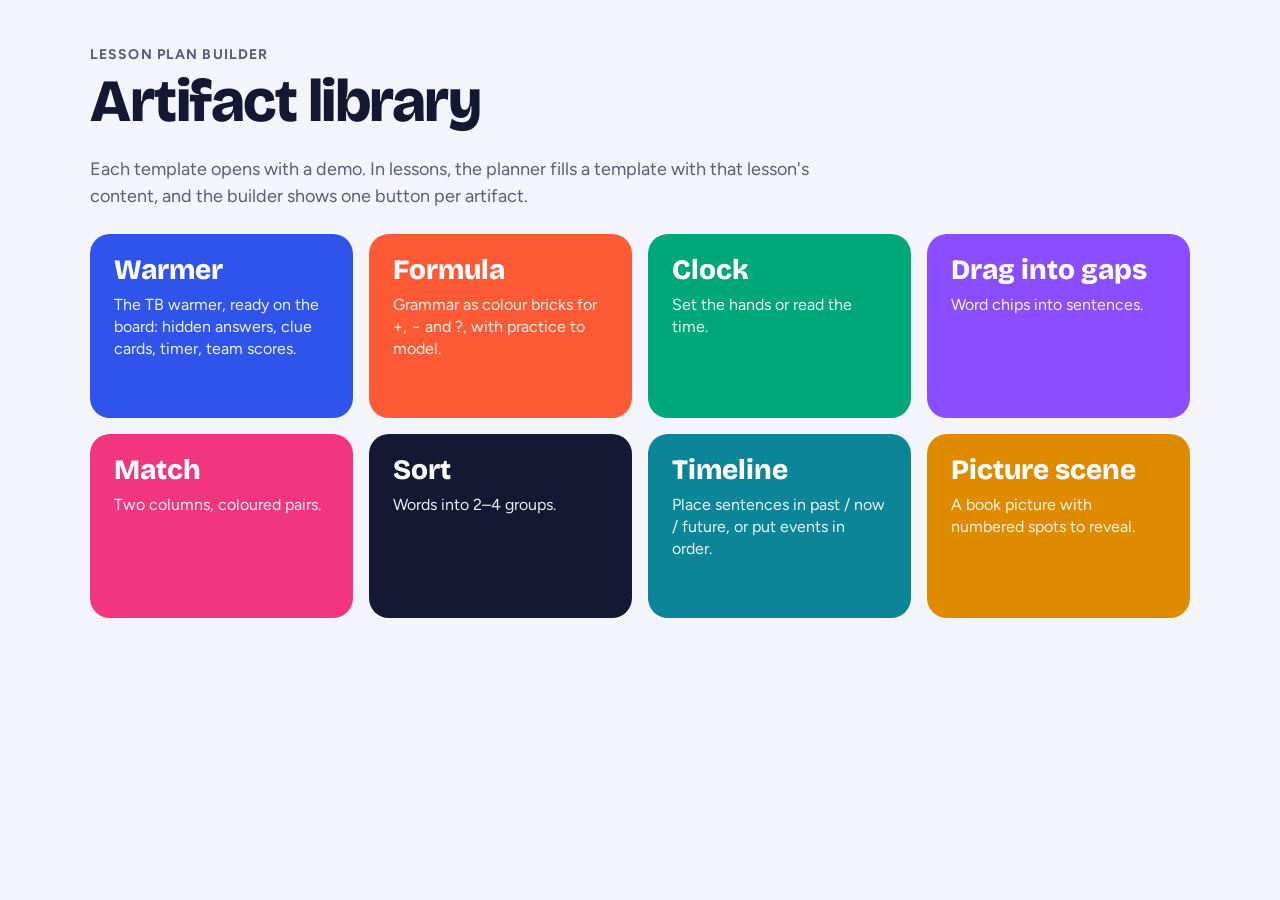
==== artifacts/index.html @ 82a3659c "Lesson artifacts: full library, builder buttons, planner skill - artifacts/: clock, drag, match, sor" ====
<!doctype html>
<html lang="en">
<head>
<meta charset="utf-8">
<meta name="viewport" content="width=device-width,initial-scale=1,viewport-fit=cover">
<title>Artifact Library</title>
<link rel="stylesheet" href="https://fonts.googleapis.com/css2?family=Bricolage+Grotesque:opsz,wght@12..96,800&family=Figtree:wght@500;700&display=swap">
<style>
/* The artifact library: every template, opened with its built-in demo. */
:root{color-scheme:light;--paper:#F3F5FA;--ink:#141833;--ink2:#565D7E}
body{margin:0;background:var(--paper);color:var(--ink);font-family:"Figtree","Segoe UI",system-ui,sans-serif;
  padding-left:max(16px,env(safe-area-inset-left,0px));padding-right:max(16px,env(safe-area-inset-right,0px));padding-block:44px}
main{max-width:1100px;margin:0 auto;display:flex;flex-direction:column;gap:24px}
small{font-weight:700;letter-spacing:.08em;text-transform:uppercase;color:var(--ink2);font-size:14px}
h1{font:800 clamp(36px,6vw,60px)/1.02 "Bricolage Grotesque","Figtree",system-ui,sans-serif;letter-spacing:-.025em;margin:8px 0 0}
p{font-size:18px;line-height:1.5;color:var(--ink2);margin:0;max-width:64ch}
.grid{display:grid;grid-template-columns:repeat(auto-fill,minmax(240px,1fr));gap:16px}
a{display:flex;flex-direction:column;gap:8px;text-decoration:none;color:#fff;background:var(--k);border-radius:20px;padding:22px 24px;min-height:140px}
a:focus-visible{outline:3px solid var(--ink);outline-offset:3px}
a b{font:800 28px/1.05 "Bricolage Grotesque","Figtree",system-ui,sans-serif}
a span{font-size:16px;line-height:1.4;opacity:.92}
</style>
</head>
<body>
<main>
  <div><small>Lesson Plan Builder</small><h1>Artifact library</h1></div>
  <p>Each template opens with a demo. In lessons, the planner fills a template with that lesson's content, and the builder shows one button per artifact.</p>
  <div class="grid">
    <a href="warmer.html" style="--k:#2F54EB"><b>Warmer</b><span>The TB warmer, ready on the board: hidden answers, clue cards, timer, team scores.</span></a>
    <a href="formula.html" style="--k:#FF5A36"><b>Formula</b><span>Grammar as colour bricks for +, − and ?, with practice to model.</span></a>
    <a href="clock.html" style="--k:#00A878"><b>Clock</b><span>Set the hands or read the time.</span></a>
    <a href="drag.html" style="--k:#8A4DFF"><b>Drag into gaps</b><span>Word chips into sentences.</span></a>
    <a href="match.html" style="--k:#F2367E"><b>Match</b><span>Two columns, coloured pairs.</span></a>
    <a href="sort.html" style="--k:#141833"><b>Sort</b><span>Words into 2–4 groups.</span></a>
    <a href="timeline.html" style="--k:#0C8599"><b>Timeline</b><span>Place sentences in past / now / future, or put events in order.</span></a>
    <a href="scene.html" style="--k:#E08A00"><b>Picture scene</b><span>A book picture with numbered spots to reveal.</span></a>
  </div>
</main>
</body>
</html>
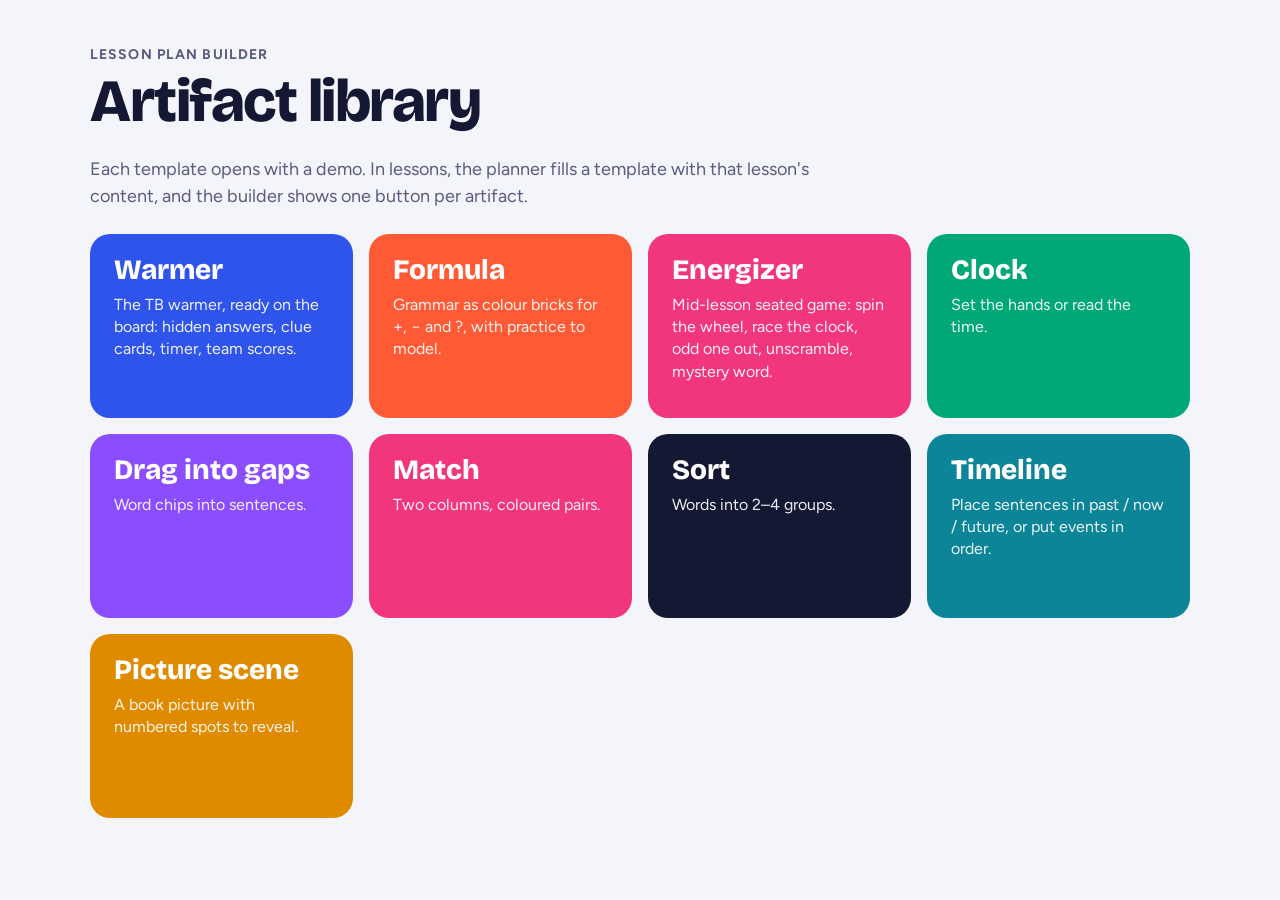
==== commit 92cf7d4f: "Energizer: seated mid-lesson team game in every lesson - artifacts/energizer.html: wheel, race, odd " ====
--- a/artifacts/index.html
+++ b/artifacts/index.html
@@ -28,6 +28,7 @@
   <div class="grid">
     <a href="warmer.html" style="--k:#2F54EB"><b>Warmer</b><span>The TB warmer, ready on the board: hidden answers, clue cards, timer, team scores.</span></a>
     <a href="formula.html" style="--k:#FF5A36"><b>Formula</b><span>Grammar as colour bricks for +, − and ?, with practice to model.</span></a>
+    <a href="energizer.html" style="--k:#F2367E"><b>Energizer</b><span>Mid-lesson seated game: spin the wheel, race the clock, odd one out, unscramble, mystery word.</span></a>
     <a href="clock.html" style="--k:#00A878"><b>Clock</b><span>Set the hands or read the time.</span></a>
     <a href="drag.html" style="--k:#8A4DFF"><b>Drag into gaps</b><span>Word chips into sentences.</span></a>
     <a href="match.html" style="--k:#F2367E"><b>Match</b><span>Two columns, coloured pairs.</span></a>
